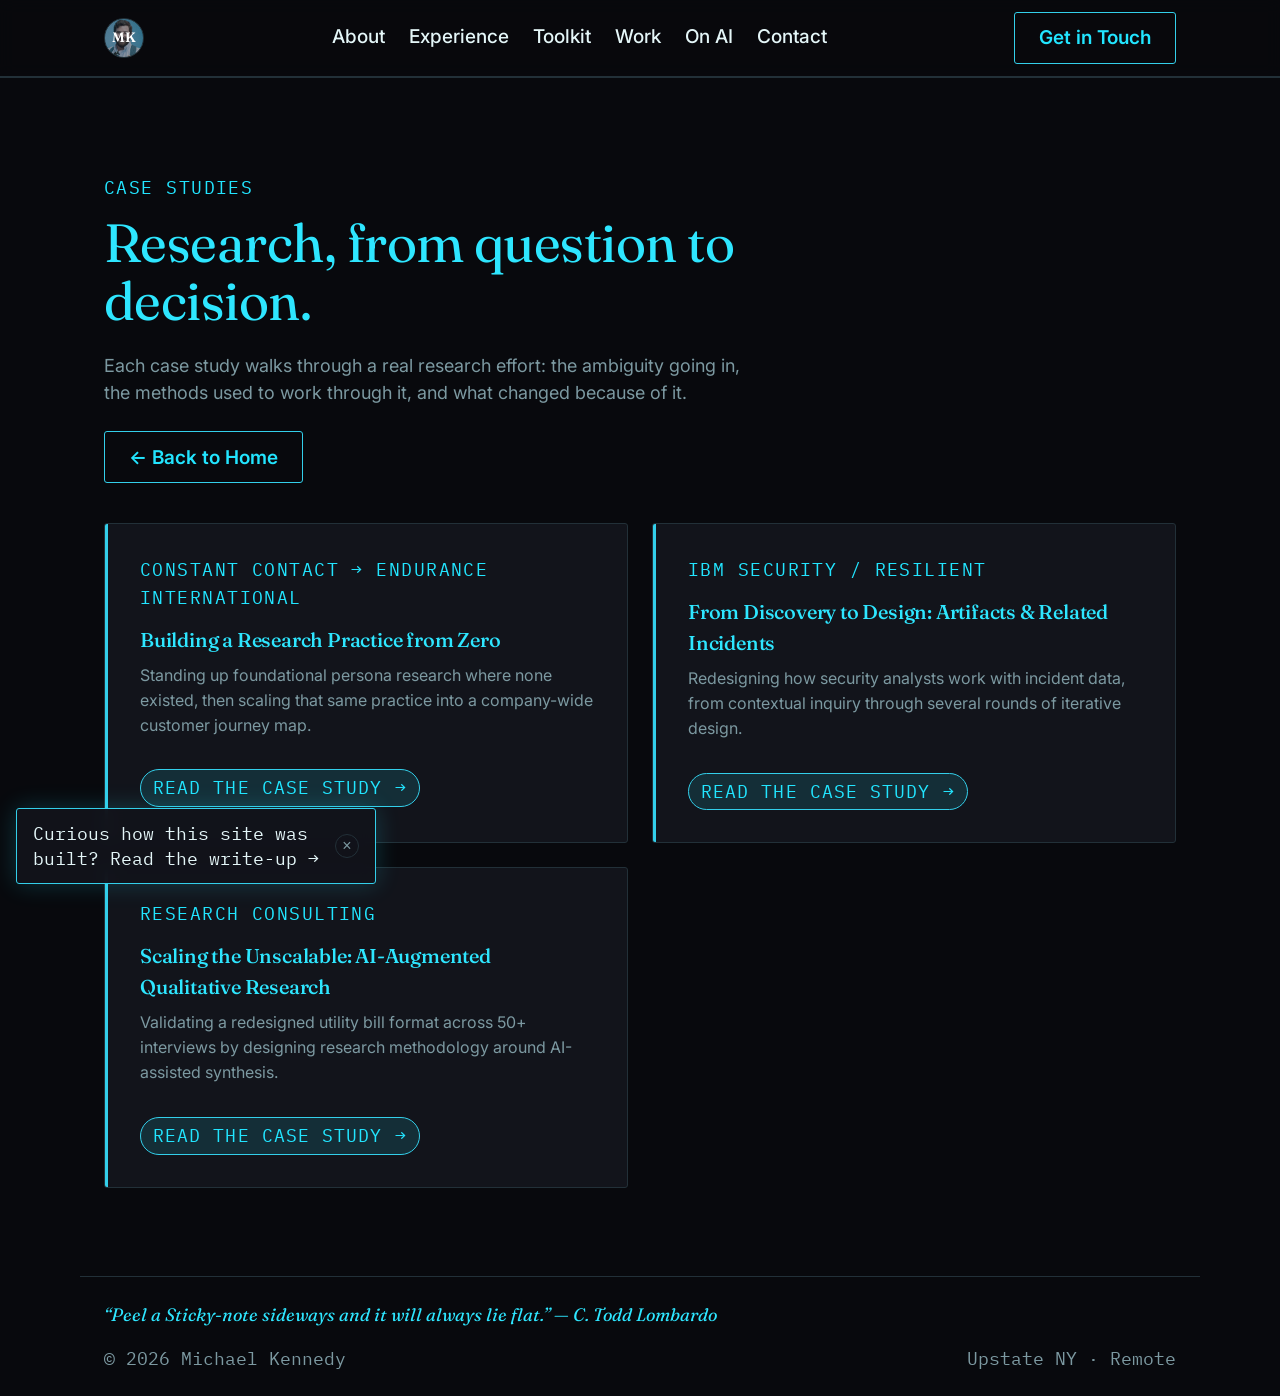
==== case-studies/index.html @ b81a0f62 "Add a personal stance-on-AI page, linked from the main nav New ai-stance.html: a ten-point, signed m" ====
<!DOCTYPE html>
<html lang="en">
<head>
<meta charset="UTF-8">
<meta name="viewport" content="width=device-width, initial-scale=1.0">
<title>Case Studies — Michael Kennedy</title>
<meta name="description" content="UX research case studies by Michael Kennedy (MK), UX Research Leader.">
<link rel="icon" type="image/png" href="../images/favicon.png">
<link rel="apple-touch-icon" href="../images/favicon.png">
<link rel="preconnect" href="https://fonts.googleapis.com">
<link rel="preconnect" href="https://fonts.gstatic.com" crossorigin>
<link href="https://fonts.googleapis.com/css2?family=Fraunces:opsz,wght@9..144,300;9..144,400;9..144,500;9..144,600&family=Inter:wght@400;500;600&family=IBM+Plex+Mono:wght@400;500&display=swap" rel="stylesheet">
<link rel="stylesheet" href="../styles.css">
</head>
<body>

<a class="skip-link" href="#main">Skip to content</a>

<header class="site-header">
  <div class="wrap header-inner">
    <a href="../" class="brand">MK</a>
    <nav class="site-nav" aria-label="Primary">
        <a href="../#about">About</a>
        <a href="../#log">Experience</a>
        <a href="../#toolkit">Toolkit</a>
        <a href="../#work">Work</a>
        <a href="../ai-stance.html">On AI</a>
        <a href="../#contact">Contact</a>
      </nav>
    <a class="btn btn-secondary btn-header" href="mailto:mikewkennedy@gmail.com">Get in Touch</a>
  </div>
</header>

<main id="main">

  <section class="section case-index-hero">
    <div class="wrap">
      <p class="eyebrow">Case studies</p>
      <h1 class="case-index-title">Research, from question to decision.</h1>
      <p class="hero-sub">Each case study walks through a real research effort: the ambiguity going in, the methods used to work through it, and what changed because of it.</p>
      <a class="btn btn-secondary btn-large" href="../">&larr; Back to Home</a>
    </div>
  </section>

  <section class="section case-index-grid-section">
    <div class="wrap">
      <div class="case-index-grid">

        <a class="case-card case-card-full" href="foundational-research.html">
          <div class="case-card-body">
            <p class="eyebrow">Constant Contact &rarr; Endurance International</p>
            <h3>Building a Research Practice from Zero</h3>
            <p>Standing up foundational persona research where none existed, then scaling that same practice into a company-wide customer journey map.</p>
            <span class="case-status case-status-progress">Read the case study &rarr;</span>
          </div>
        </a>

        <a class="case-card case-card-full" href="artifacts-related-incidents.html">
          <div class="case-card-body">
            <p class="eyebrow">IBM Security / Resilient</p>
            <h3>From Discovery to Design: Artifacts &amp; Related Incidents</h3>
            <p>Redesigning how security analysts work with incident data, from contextual inquiry through several rounds of iterative design.</p>
            <span class="case-status case-status-progress">Read the case study &rarr;</span>
          </div>
        </a>

        <a class="case-card case-card-full" href="ai-qualitative-research.html">
          <div class="case-card-body">
            <p class="eyebrow">Research Consulting</p>
            <h3>Scaling the Unscalable: AI-Augmented Qualitative Research</h3>
            <p>Validating a redesigned utility bill format across 50+ interviews by designing research methodology around AI-assisted synthesis.</p>
            <span class="case-status case-status-progress">Read the case study &rarr;</span>
          </div>
        </a>

      </div>
    </div>
  </section>

</main>

<footer class="site-footer">
  <div class="wrap footer-quote-wrap">
    <p class="footer-quote">&ldquo;Peel a Sticky-note sideways and it will always lie flat.&rdquo; &mdash; C. Todd Lombardo</p>
  </div>
  <div class="wrap footer-inner">
    <span>&copy; <span id="year"></span> Michael Kennedy</span>
    <span>Upstate NY &middot; Remote</span>
  </div>
</footer>

<script src="../script.js"></script>
</body>
</html>
---- styles.css ----
/* ============================================
   Tokens
   ============================================ */
:root {
  --navy: #0A2540;
  --navy-ink: #12233B;
  --teal: #33CFEA;
  --teal-deep: #22E5FF;
  --teal-tint: rgba(34, 229, 255, 0.12);
  --paper: #08090D;
  --paper-raised: #12141B;
  --line: #223038;
  --ink: #E4F6F8;
  --ink-soft: #7C99A1;
  --heading: #2EE6FF;
  --header-bg: rgba(8, 9, 13, 0.88);

  --font-display: 'Fraunces', Georgia, serif;
  --font-body: 'Inter', -apple-system, BlinkMacSystemFont, sans-serif;
  --font-mono: 'IBM Plex Mono', 'Courier New', monospace;

  --wrap: 1120px;
  --radius: 3px;
  --action-btn-size: 3.25rem; /* 52px — a normal, comfortable button height */

  /* Carbon Design System spacing scale (github.com/carbon-design-system) */
  --cds-spacing-01: 0.125rem; /* 2px */
  --cds-spacing-02: 0.25rem;  /* 4px */
  --cds-spacing-03: 0.5rem;   /* 8px */
  --cds-spacing-04: 0.75rem;  /* 12px */
  --cds-spacing-05: 1rem;     /* 16px */
  --cds-spacing-06: 1.5rem;   /* 24px */
  --cds-spacing-07: 2rem;     /* 32px */
  --cds-spacing-08: 2.5rem;   /* 40px */
  --cds-spacing-09: 3rem;     /* 48px */
  --cds-spacing-10: 4rem;     /* 64px */
  --cds-spacing-11: 5rem;     /* 80px */
  --cds-spacing-12: 6rem;     /* 96px */
  --cds-spacing-13: 10rem;    /* 160px */

  /* Carbon type scale, mapped onto this site's existing font families */
  --cds-caption-01: 1.125rem;
  --cds-body-compact-01: 1.1875rem;
  --cds-body-01: 1.1875rem;
  --cds-body-02: 1.125rem;
  --cds-heading-03: 1.25rem;

  /* Carbon motion */
  --cds-duration-fast-02: 110ms;
  --cds-easing-standard: cubic-bezier(0.2, 0, 0.38, 0.9);

  /* Carbon breakpoints: sm 320 / md 672 / lg 1056 / xlg 1312 / max 1584 */
}

/* This site has one theme only — the dark palette above, single cyan
   accent, IBM Plex Mono for labels. There is no light mode and no
   prefers-color-scheme switch. Deliberately calm: no gradient blobs,
   heading glow, scanline texture, or hover glitch — see the Effects
   block near the end of this file for the one signature touch kept. */

* { box-sizing: border-box; }
html { scroll-behavior: smooth; }

@media (prefers-reduced-motion: reduce) {
  html { scroll-behavior: auto; }
  * { animation-duration: 0.001ms !important; animation-iteration-count: 1 !important; transition-duration: 0.001ms !important; }
}

body {
  margin: 0;
  font-family: var(--font-body);
  color: var(--ink);
  background: var(--paper);
  line-height: 1.55;
  -webkit-font-smoothing: antialiased;
  color-scheme: dark;
}

h1, h2, h3 {
  font-family: var(--font-display);
  color: var(--heading);
  margin: 0 0 0.4em;
  font-weight: 500;
  letter-spacing: -0.01em;
}

h1 { font-size: clamp(2.2rem, 4.2vw, 3.6rem); line-height: 1.08; font-weight: 400; }
h2 { font-size: clamp(1.6rem, 2.6vw, 2.1rem); }
h3 { font-size: var(--cds-heading-03); }

p { margin: 0 0 1em; color: var(--ink-soft); }

a { color: var(--teal-deep); }

.wrap {
  max-width: var(--wrap);
  margin: 0 auto;
  padding: 0 var(--cds-spacing-06);
}

.skip-link {
  position: absolute;
  left: -999px;
  top: 0;
  background: var(--navy);
  color: #fff;
  padding: 10px 16px;
  z-index: 100;
}
.skip-link:focus {
  left: 16px;
  top: 16px;
}

:focus-visible {
  outline: 2px solid var(--teal);
  outline-offset: 3px;
}

/* ============================================
   Header
   ============================================ */
.site-header {
  position: sticky;
  top: 0;
  z-index: 20;
  background: var(--header-bg);
  backdrop-filter: blur(8px);
  border-bottom: 1px solid var(--line);
}

.header-inner {
  display: flex;
  align-items: center;
  gap: var(--cds-spacing-06);
  padding-top: var(--cds-spacing-04);
  padding-bottom: var(--cds-spacing-04);
}

.brand {
  flex-shrink: 0;
  width: 40px;
  height: 40px;
  font-family: var(--font-display);
  font-weight: 600;
  font-size: 0.85rem;
  color: #fff;
  text-decoration: none;
  display: flex;
  align-items: center;
  justify-content: center;
  border-radius: 50%;
  background-image: linear-gradient(rgba(10, 37, 64, 0.45), rgba(10, 37, 64, 0.45)), url('images/favicon.png');
  background-size: cover;
  background-position: center;
  border: 1px solid var(--line);
}

.site-nav {
  display: flex;
  gap: var(--cds-spacing-06);
  flex: 1;
  justify-content: center;
}

.site-nav a {
  text-decoration: none;
  color: var(--ink);
  font-size: var(--cds-body-compact-01);
  font-weight: 500;
  position: relative;
  padding-bottom: var(--cds-spacing-01);
  transition: color var(--cds-duration-fast-02) var(--cds-easing-standard);
}

.site-nav a:hover {
  color: var(--teal-deep);
}

/* ============================================
   Buttons
   ============================================ */
.btn {
  display: inline-flex;
  align-items: center;
  justify-content: center;
  padding: var(--cds-spacing-04) var(--cds-spacing-06);
  border-radius: var(--radius);
  font-weight: 600;
  font-size: var(--cds-body-compact-01);
  text-decoration: none;
  border: 1px solid transparent;
  cursor: pointer;
  white-space: nowrap;
  transition: background-color var(--cds-duration-fast-02) var(--cds-easing-standard),
              color var(--cds-duration-fast-02) var(--cds-easing-standard),
              border-color var(--cds-duration-fast-02) var(--cds-easing-standard);
}

.btn-primary {
  background: var(--teal-deep);
  color: var(--paper);
}
.btn-primary:hover {
  background: var(--teal);
}
.btn-secondary {
  background: transparent;
  color: var(--teal-deep);
  border-color: var(--teal);
}
.btn-secondary:hover {
  background: var(--teal-deep);
  color: var(--paper);
  border-color: var(--teal-deep);
}

/* Comfortable, normally-sized action buttons (header CTA + hero/contact
   button pairs) — a single shared height so a pair reads as one group. */
.btn-header,
.btn-large {
  height: var(--action-btn-size);
  padding: 0 var(--cds-spacing-06);
  flex-shrink: 0;
}

/* ============================================
   Hero
   ============================================ */
.hero {
  padding: var(--cds-spacing-12) 0 var(--cds-spacing-10);
}

.hero-inner {
  display: grid;
  grid-template-columns: 1.1fr 0.9fr;
  gap: var(--cds-spacing-09);
  align-items: center;
}

.eyebrow {
  font-family: var(--font-mono);
  text-transform: uppercase;
  letter-spacing: 0.08em;
  font-size: var(--cds-caption-01);
  color: var(--teal-deep);
  margin-bottom: var(--cds-spacing-04);
}

.hero-sub {
  font-size: var(--cds-body-02);
  max-width: 46ch;
}

.hero-actions {
  display: flex;
  gap: var(--cds-spacing-03);
  margin: var(--cds-spacing-06) 0 var(--cds-spacing-05);
  flex-wrap: wrap;
}

.hero-meta {
  font-family: var(--font-mono);
  font-size: var(--cds-caption-01);
  color: var(--ink-soft);
}

.hero-signal { display: flex; justify-content: center; }

.hero-photos {
  position: relative;
  width: 100%;
  max-width: 420px;
  aspect-ratio: 1 / 1.05;
}

.hero-photo-main {
  position: absolute;
  top: 0;
  right: 0;
  width: 78%;
  height: 88%;
  object-fit: cover;
  border-radius: var(--radius);
  opacity: 0;
  animation: photo-in 0.5s ease-out 0.1s forwards;
}

.hero-photo-accent {
  position: absolute;
  bottom: 0;
  left: 0;
  width: 52%;
  height: 42%;
  object-fit: cover;
  border-radius: var(--radius);
  z-index: 2;
  opacity: 0;
  animation: photo-in 0.5s ease-out 0.4s forwards;
}

@keyframes photo-in { from { opacity: 0; transform: translateY(8px); } to { opacity: 1; transform: translateY(0); } }

/* ============================================
   Section rhythm
   ============================================ */
.section {
  padding: var(--cds-spacing-10) 0;
  border-top: 1px solid var(--line);
}

.experience {
  background: var(--paper-raised);
}

.section-sub {
  color: var(--ink-soft);
  margin-top: -6px;
}

/* ============================================
   About
   ============================================ */
.about-inner {
  display: grid;
  grid-template-columns: 220px 1fr;
  gap: var(--cds-spacing-09);
  align-items: start;
}

.about-portrait {
  width: 100%;
  aspect-ratio: 4 / 5;
  background: linear-gradient(160deg, var(--navy) 0%, var(--teal-deep) 100%);
  border-radius: var(--radius);
  overflow: hidden;
}

.about-portrait-img {
  width: 100%;
  height: 100%;
  object-fit: cover;
  border-radius: var(--radius);
  display: block;
}

.credentials {
  list-style: none;
  padding: 0;
  margin: var(--cds-spacing-05) 0 0;
  display: grid;
  gap: var(--cds-spacing-03);
  font-family: var(--font-mono);
  font-size: var(--cds-body-compact-01);
  color: var(--heading);
}

.credentials li {
  padding-left: 18px;
  position: relative;
}
.credentials li::before {
  content: '';
  position: absolute;
  left: 0;
  top: 8px;
  width: 8px;
  height: 1.5px;
  background: var(--teal);
}

/* ============================================
   Experience log
   ============================================ */
.log {
  list-style: none;
  margin: var(--cds-spacing-07) 0 0;
  padding: 0;
  border-top: 1px solid var(--line);
}

.log-entry {
  display: grid;
  grid-template-columns: 220px 1fr;
  gap: var(--cds-spacing-07);
  padding: var(--cds-spacing-06) var(--cds-spacing-04);
  margin: 0 calc(-1 * var(--cds-spacing-04));
  border-bottom: 1px solid var(--line);
}

.log-when {
  display: flex;
  flex-direction: column;
  padding-top: var(--cds-spacing-01);
}
.log-company {
  font-family: 'IBM Plex Mono', monospace;
  font-weight: 500;
  font-size: 1.125rem;
  color: var(--teal-deep);
  letter-spacing: 0.03em;
  text-transform: uppercase;
}
.log-date {
  font-family: 'IBM Plex Mono', monospace;
  font-weight: 400;
  font-size: var(--cds-caption-01);
  color: var(--ink-soft);
  letter-spacing: 0.02em;
  margin-top: 3px;
}

.log-logo {
  display: block;
  height: 32px;
  width: auto;
  max-width: 140px;
  object-fit: contain;
  object-position: left center;
  margin-bottom: var(--cds-spacing-03);
}

.log-what h3 { margin-bottom: var(--cds-spacing-03); }
.log-what p { margin-bottom: 0; }

.log-note {
  margin-top: var(--cds-spacing-06);
  font-size: var(--cds-body-compact-01);
}

/* ============================================
   Toolkit
   ============================================ */
.toolkit-grid {
  display: grid;
  grid-template-columns: repeat(3, 1fr);
  gap: var(--cds-spacing-07);
  margin-top: var(--cds-spacing-06);
}

.tag-list {
  list-style: none;
  padding: 0;
  margin: 0;
  display: flex;
  flex-wrap: wrap;
  gap: var(--cds-spacing-03);
}

.tag-list li {
  background: var(--teal-tint);
  color: var(--teal-deep);
  border: 1px solid var(--teal);
  font-family: var(--font-mono);
  font-size: var(--cds-caption-01);
  padding: var(--cds-spacing-03) var(--cds-spacing-04);
  border-radius: 999px;
}

.tool-chip {
  display: flex;
  align-items: center;
  gap: var(--cds-spacing-03);
  padding: var(--cds-spacing-03) var(--cds-spacing-04) var(--cds-spacing-03) var(--cds-spacing-03);
}

.tool-logo {
  width: 20px;
  height: 20px;
  object-fit: contain;
  border-radius: 4px;
  flex-shrink: 0;
}

/* ============================================
   Work
   ============================================ */
.case-card {
  margin-top: 24px;
  background: var(--paper-raised);
  border: 1px solid var(--line);
  border-radius: var(--radius);
  overflow: hidden;
}

a.case-card {
  display: block;
  text-decoration: none;
  color: inherit;
  transition: border-color var(--cds-duration-fast-02) var(--cds-easing-standard);
}
a.case-card:hover { border-color: var(--teal); }

.case-card-body {
  padding: var(--cds-spacing-07);
  border-left: 3px solid var(--teal);
}

.case-card-body p:last-child { margin-bottom: 0; }

/* ============================================
   Contact
   ============================================ */
.contact {
  background: var(--navy);
  color: #fff;
}
.contact h2 { color: #fff; }
.contact p { color: #C9D6E3; }

.contact-links {
  display: flex;
  gap: var(--cds-spacing-03);
  margin-top: var(--cds-spacing-05);
  flex-wrap: wrap;
}

.toolkit-grid-4 {
  grid-template-columns: repeat(4, 1fr);
}

.link-cta {
  display: inline-block;
  margin-top: var(--cds-spacing-05);
  font-family: var(--font-mono);
  font-size: var(--cds-caption-01);
  letter-spacing: 0.04em;
  text-transform: uppercase;
  color: var(--teal-deep);
  text-decoration: none;
  border-bottom: 1px solid var(--teal);
  padding-bottom: var(--cds-spacing-01);
  transition: color var(--cds-duration-fast-02) var(--cds-easing-standard),
              border-color var(--cds-duration-fast-02) var(--cds-easing-standard);
}
.link-cta:hover { color: var(--heading); border-color: var(--heading); }

/* ============================================
   Testimonials
   ============================================ */
.testimonials-grid {
  display: grid;
  grid-template-columns: repeat(3, 1fr);
  gap: var(--cds-spacing-06);
  margin-top: var(--cds-spacing-06);
}

.testimonial-card {
  background: var(--paper-raised);
  border: 1px solid var(--line);
  border-radius: var(--radius);
  padding: var(--cds-spacing-06);
}

.testimonial-card blockquote {
  margin: 0 0 var(--cds-spacing-05);
  font-family: var(--font-display);
  font-size: var(--cds-body-02);
  color: var(--heading);
  line-height: 1.4;
}

.testimonial-author {
  font-family: var(--font-mono);
  font-size: var(--cds-caption-01);
  color: var(--ink-soft);
  line-height: 1.5;
  margin: 0;
}

.section-note {
  margin-top: var(--cds-spacing-05);
  font-size: var(--cds-caption-01);
  color: var(--ink-soft);
  font-style: italic;
}

/* ============================================
   Footer quote
   ============================================ */
.footer-quote-wrap {
  padding-top: var(--cds-spacing-06);
  border-top: 1px solid var(--line);
}

.footer-quote {
  font-family: var(--font-display);
  font-style: italic;
  font-size: var(--cds-body-02);
  color: var(--heading);
  margin: 0 0 var(--cds-spacing-05);
}

.contact-phone {
  font-family: var(--font-mono);
  font-size: var(--cds-body-compact-01);
  color: #C9D6E3;
  margin-top: var(--cds-spacing-04);
}
.site-footer {
  padding: var(--cds-spacing-06) 0;
  font-family: var(--font-mono);
  font-size: var(--cds-caption-01);
  color: var(--ink-soft);
}

.footer-inner {
  display: flex;
  justify-content: space-between;
  flex-wrap: wrap;
  gap: var(--cds-spacing-03);
}

/* ============================================
   Case studies index page
   ============================================ */
.case-index-hero {
  padding-top: var(--cds-spacing-12);
  padding-bottom: var(--cds-spacing-08);
}
.case-index-title {
  max-width: 20ch;
}
.case-index-hero .hero-sub {
  max-width: 60ch;
  margin-bottom: var(--cds-spacing-06);
}

.case-index-grid-section {
  padding-top: 0;
  border-top: none;
}

.case-index-grid {
  display: grid;
  grid-template-columns: repeat(2, 1fr);
  gap: var(--cds-spacing-06);
}

.case-card-full {
  margin-top: 0;
}

.case-card-placeholder {
  border-style: dashed;
  background: transparent;
}

.case-status {
  display: inline-block;
  margin-top: var(--cds-spacing-05);
  font-family: var(--font-mono);
  font-size: var(--cds-caption-01);
  text-transform: uppercase;
  letter-spacing: 0.06em;
  padding: var(--cds-spacing-02) var(--cds-spacing-04);
  border-radius: 999px;
}
.case-status-progress {
  background: var(--teal-tint);
  color: var(--teal-deep);
  border: 1px solid var(--teal);
}
.case-status-soon {
  background: transparent;
  color: var(--ink-soft);
  border: 1px solid var(--line);
}

@media (max-width: 672px) {
  .case-index-grid { grid-template-columns: 1fr; }
}

/* ============================================
   Case study detail pages
   ============================================ */
.cs-hero {
  padding-top: var(--cds-spacing-11);
  padding-bottom: var(--cds-spacing-08);
}
.cs-tag {
  font-family: var(--font-mono);
  text-transform: uppercase;
  letter-spacing: 0.06em;
  font-size: var(--cds-caption-01);
  color: var(--teal-deep);
  margin-bottom: var(--cds-spacing-04);
}
.cs-title { max-width: 24ch; }
.cs-subtitle {
  font-size: var(--cds-body-02);
  color: var(--ink-soft);
  max-width: 62ch;
  margin-top: var(--cds-spacing-04);
}
.cs-back { margin-top: var(--cds-spacing-06); }

.cs-section {
  padding: var(--cds-spacing-09) 0;
  border-top: 1px solid var(--line);
}
.cs-section:first-of-type { border-top: none; padding-top: 0; }
.cs-section h2 { margin-bottom: var(--cds-spacing-05); }
.cs-section h3 {
  color: var(--heading);
  margin-top: var(--cds-spacing-06);
  margin-bottom: var(--cds-spacing-03);
}
.cs-section p,
.cs-section li { max-width: 70ch; }

.cs-act-header {
  font-family: var(--font-mono);
  text-transform: uppercase;
  letter-spacing: 0.08em;
  color: var(--teal-deep);
  font-size: var(--cds-body-compact-01);
  margin: 0 0 var(--cds-spacing-02);
}

.cs-process-list {
  margin: var(--cds-spacing-04) 0;
  padding-left: 1.2em;
  display: grid;
  gap: var(--cds-spacing-03);
  max-width: 70ch;
}

.cs-figure { margin: var(--cds-spacing-07) 0; text-align: center; }
.cs-figure-frame {
  position: relative;
  display: inline-block;
  max-width: 100%;
}
.cs-figure-frame img {
  max-height: 650px;
  width: auto;
  max-width: 100%;
  margin: 0;
  border-radius: var(--radius);
  border: 1px solid var(--line);
  display: block;
  filter: blur(3px) saturate(0.6) brightness(0.75);
}
.cs-figure-hero .cs-figure-frame img { max-height: 900px; }
.cs-figure-small .cs-figure-frame img { max-height: 180px; }
.cs-figure-small .cs-figure-frame::before {
  font-size: 0.625rem;
  padding: var(--cds-spacing-02) var(--cds-spacing-03);
  white-space: normal;
  text-align: center;
  line-height: 1.3;
}
.cs-figure figcaption {
  margin-top: var(--cds-spacing-03);
  font-family: var(--font-mono);
  font-size: var(--cds-caption-01);
  color: var(--ink-soft);
  text-align: center;
}
.cs-figure-row {
  display: grid;
  grid-template-columns: 1fr 1fr;
  gap: var(--cds-spacing-06);
}

/* Obscured treatment: case study visuals are blurred and labeled, real
   detail is discussed in conversation rather than published at full clarity.
   The badge centers on the image frame only (not the caption below it), so
   it needs its own positioning box distinct from .cs-figure/.cs-carousel-slide. */
.cs-figure-frame::before,
.cs-carousel-frame::before {
  content: 'Full detail shown in conversation';
  position: absolute;
  top: 50%;
  left: 50%;
  transform: translate(-50%, -50%);
  font-family: var(--font-mono);
  font-size: var(--cds-caption-01);
  text-transform: uppercase;
  letter-spacing: 0.06em;
  color: var(--ink);
  background: rgba(8, 9, 13, 0.75);
  border: 1px solid var(--teal);
  padding: var(--cds-spacing-03) var(--cds-spacing-05);
  border-radius: 999px;
  white-space: normal;
  text-align: center;
  line-height: 1.3;
  width: max-content;
  max-width: 85%;
  pointer-events: none;
  z-index: 2;
}
/* Recreated concept graphics (no real client data) skip the obscured
   treatment entirely — full clarity is the point of these. */
.cs-figure-clean img { filter: none; border: none; }
.cs-figure-clean::before { display: none; }

/* ============================================
   Case study image carousel
   ============================================ */
.cs-carousel {
  position: relative;
  margin: var(--cds-spacing-07) 0;
}
.cs-carousel-viewport {
  position: relative;
  overflow: hidden;
  border-radius: var(--radius);
}
.cs-carousel-track {
  display: flex;
  transition: transform var(--cds-duration-fast-02) var(--cds-easing-standard);
}
.cs-carousel-slide {
  flex: 0 0 100%;
  max-width: 100%;
  box-sizing: border-box;
  margin: 0;
  padding: var(--cds-spacing-06) 0;
  text-align: center;
}
.cs-carousel-frame {
  position: relative;
  display: inline-block;
  max-width: 100%;
}
.cs-carousel-frame img {
  max-height: 650px;
  width: auto;
  max-width: 100%;
  margin: 0;
  display: block;
  border-radius: var(--radius);
  border: 1px solid var(--line);
  filter: blur(3px) saturate(0.6) brightness(0.75);
}
.cs-carousel-caption {
  margin: var(--cds-spacing-04) 0 0;
  font-family: var(--font-mono);
  font-size: var(--cds-caption-01);
  color: var(--ink-soft);
  text-align: center;
}
.cs-carousel-btn {
  position: absolute;
  top: 50%;
  transform: translateY(-50%);
  z-index: 3;
  width: 44px;
  height: 44px;
  border-radius: 50%;
  border: 1px solid var(--teal);
  background: rgba(8, 9, 13, 0.75);
  color: var(--ink);
  font-family: var(--font-mono);
  font-size: 1.25rem;
  cursor: pointer;
  display: flex;
  align-items: center;
  justify-content: center;
  transition: background-color var(--cds-duration-fast-02) var(--cds-easing-standard);
}
.cs-carousel-btn:hover { background: var(--teal-deep); color: var(--paper); }
.cs-carousel-prev { left: var(--cds-spacing-04); }
.cs-carousel-next { right: var(--cds-spacing-04); }
.cs-carousel-dots {
  display: flex;
  justify-content: center;
  align-items: center;
  gap: var(--cds-spacing-03);
  margin-top: var(--cds-spacing-04);
}
.cs-carousel-dot {
  width: 8px;
  height: 8px;
  padding: 0;
  border-radius: 50%;
  border: 1px solid var(--teal);
  background: transparent;
  cursor: pointer;
}
.cs-carousel-dot.is-active { background: var(--teal-deep); }
.cs-carousel-counter {
  font-family: var(--font-mono);
  font-size: var(--cds-caption-01);
  color: var(--ink-soft);
  text-align: center;
  margin-top: var(--cds-spacing-02);
}

@media (max-width: 672px) {
  .cs-carousel-btn { width: 36px; height: 36px; font-size: 1rem; }
  .cs-figure-frame::before,
  .cs-carousel-frame::before {
    font-size: 0.625rem;
    padding: var(--cds-spacing-02) var(--cds-spacing-03);
    white-space: normal;
    text-align: center;
    line-height: 1.3;
  }
}

.cs-decisions {
  display: grid;
  gap: var(--cds-spacing-05);
  margin-top: var(--cds-spacing-05);
}
.cs-decision {
  background: var(--paper-raised);
  border: 1px solid var(--line);
  border-left: 3px solid var(--teal);
  border-radius: var(--radius);
  padding: var(--cds-spacing-06);
}
.cs-decision h4 {
  margin: 0 0 var(--cds-spacing-02);
  color: var(--heading);
  font-size: var(--cds-body-02);
}
.cs-decision p { margin: 0; max-width: none; }

.cs-reflection {
  font-family: var(--font-display);
  font-style: italic;
  font-size: var(--cds-heading-03);
  color: var(--heading);
  border-left: 3px solid var(--teal);
  padding-left: var(--cds-spacing-06);
  margin-top: var(--cds-spacing-04);
  max-width: 60ch;
}

.cs-signature {
  font-family: var(--font-mono);
  color: var(--ink-soft);
  margin-top: var(--cds-spacing-04);
  margin-bottom: var(--cds-spacing-07);
}

.cs-nav-footer {
  display: flex;
  justify-content: space-between;
  flex-wrap: wrap;
  gap: var(--cds-spacing-04);
}

@media (max-width: 672px) {
  .cs-figure-row { grid-template-columns: 1fr; }
}

/* ============================================
   Responsive (Carbon breakpoints: md 672 / lg 1056)
   ============================================ */
@media (max-width: 1056px) {
  .toolkit-grid-4 { grid-template-columns: repeat(2, 1fr); }
  .testimonials-grid { grid-template-columns: 1fr; }
}

@media (max-width: 672px) {
  .hero-inner { grid-template-columns: 1fr; }
  .hero-signal { order: -1; width: 100%; max-width: 320px; margin: 0 auto 24px; }
  .about-inner { grid-template-columns: 1fr; }
  .about-portrait { max-width: 160px; }
  .log-entry { grid-template-columns: 1fr; gap: 6px; }
  .toolkit-grid { grid-template-columns: 1fr; }
  .toolkit-grid-4 { grid-template-columns: 1fr; }
  .testimonials-grid { grid-template-columns: 1fr; }
  .site-nav { display: none; }
}

/* ============================================
   Effects
   One restrained signature touch: a slow scan sweep across the hero
   photos. Everything louder (heading glow, gradient blobs, scanline
   texture, hover glitch) was tried and removed in favor of a calmer,
   simpler surface — flat color, clean type, one accent.
   ============================================ */
.hero-photo-main,
.hero-photo-accent {
  border: 2px solid var(--teal);
}

/* Slow CRT-style scan sweep across the hero photos — the one effect kept */
.hero-photos::after {
  content: '';
  position: absolute;
  left: 0;
  right: 0;
  height: 40%;
  background: linear-gradient(to bottom, transparent, rgba(34, 229, 255, 0.08), transparent);
  animation: scan-sweep 6s linear infinite;
  pointer-events: none;
}
@keyframes scan-sweep {
  0% { top: -40%; }
  100% { top: 100%; }
}

/* ============================================
   Site banner (points to the "how this site was made" write-up)
   ============================================ */
.site-banner {
  position: fixed;
  left: var(--cds-spacing-05);
  bottom: var(--cds-spacing-05);
  z-index: 30;
  display: flex;
  align-items: center;
  gap: var(--cds-spacing-04);
  max-width: 360px;
  background: rgba(18, 20, 27, 0.95);
  backdrop-filter: blur(8px);
  border: 1px solid var(--teal);
  border-radius: var(--radius);
  box-shadow: 0 0 24px rgba(34, 229, 255, 0.2);
  padding: var(--cds-spacing-04) var(--cds-spacing-05);
}
.site-banner-link {
  font-family: var(--font-mono);
  font-size: var(--cds-caption-01);
  color: var(--ink);
  text-decoration: none;
  line-height: 1.4;
}
.site-banner-link:hover { color: var(--teal-deep); }
.site-banner-close {
  flex-shrink: 0;
  width: 24px;
  height: 24px;
  border-radius: 50%;
  border: 1px solid var(--line);
  background: transparent;
  color: var(--ink-soft);
  font-size: 1rem;
  line-height: 1;
  cursor: pointer;
  display: flex;
  align-items: center;
  justify-content: center;
}
.site-banner-close:hover { color: var(--ink); border-color: var(--teal); }

@media (max-width: 672px) {
  .site-banner {
    left: var(--cds-spacing-04);
    right: var(--cds-spacing-04);
    max-width: none;
  }
}
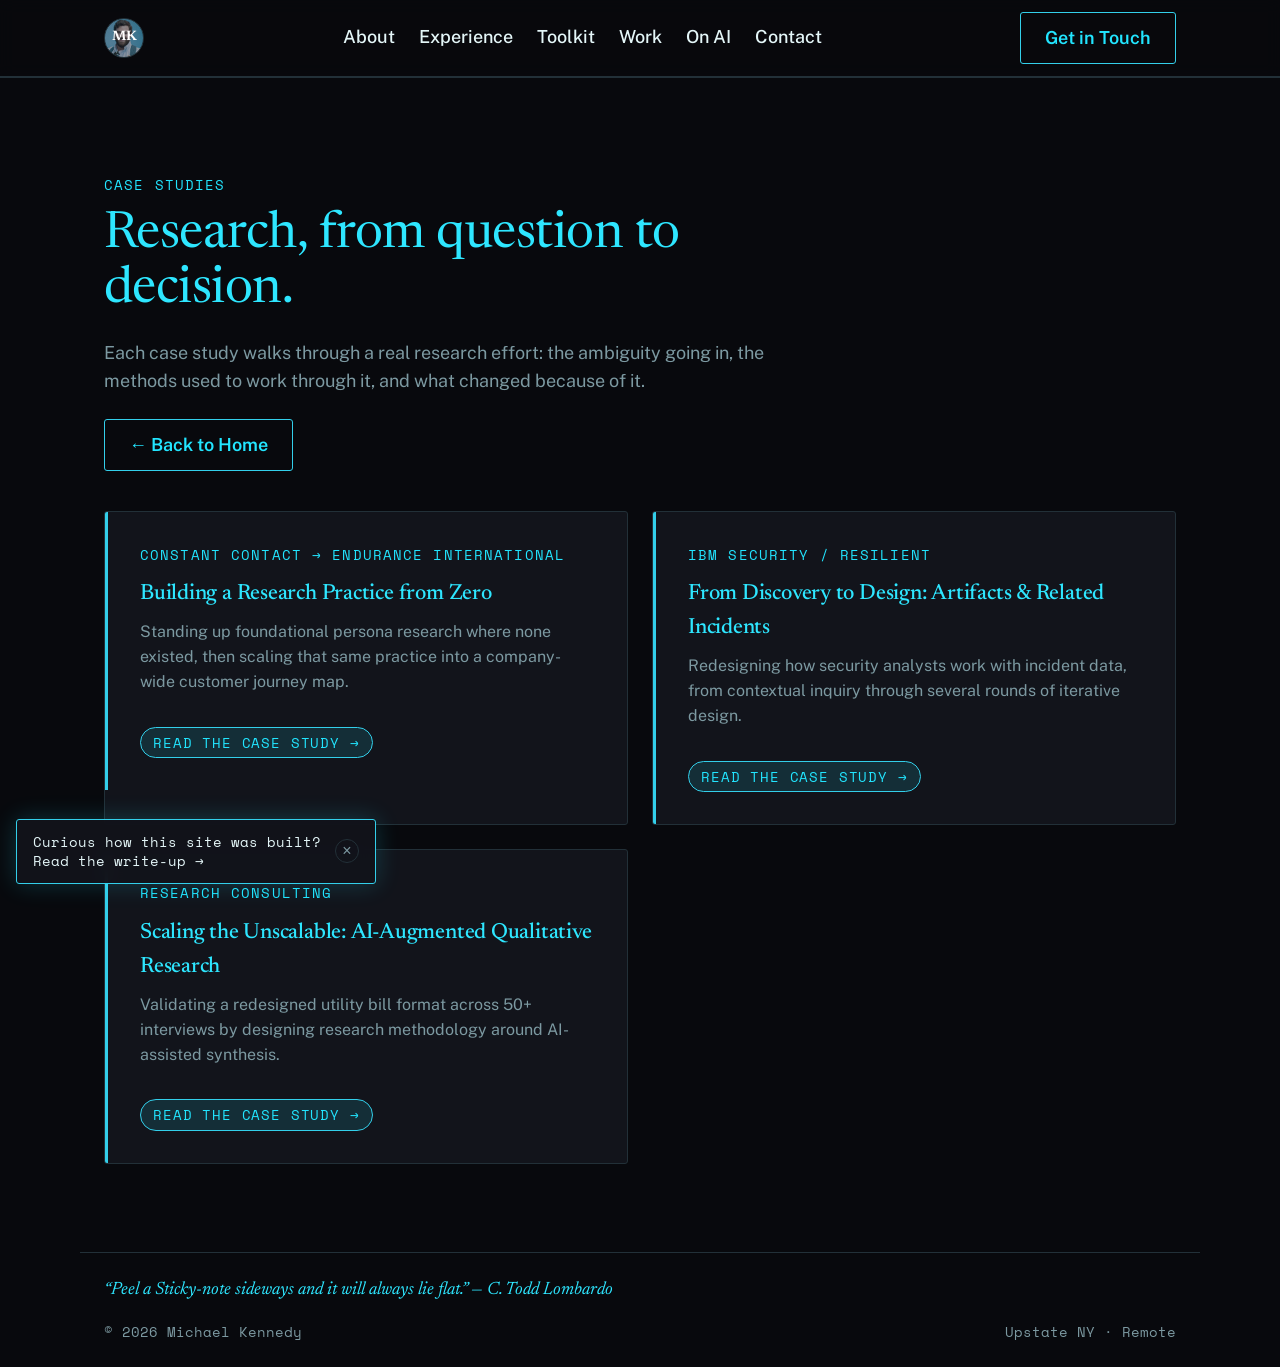
==== commit 09278efd: "Overhaul typography: new typeface pairing and a cleaner size hierarchy Swaps Fraunces/Inter/IBM Plex" ====
--- a/case-studies/index.html
+++ b/case-studies/index.html
@@ -9,7 +9,7 @@
 <link rel="apple-touch-icon" href="../images/favicon.png">
 <link rel="preconnect" href="https://fonts.googleapis.com">
 <link rel="preconnect" href="https://fonts.gstatic.com" crossorigin>
-<link href="https://fonts.googleapis.com/css2?family=Fraunces:opsz,wght@9..144,300;9..144,400;9..144,500;9..144,600&family=Inter:wght@400;500;600&family=IBM+Plex+Mono:wght@400;500&display=swap" rel="stylesheet">
+<link href="https://fonts.googleapis.com/css2?family=Newsreader:ital,opsz,wght@0,6..72,400;0,6..72,500;0,6..72,600;1,6..72,400&family=Public+Sans:wght@400;500;600&family=Space+Mono:wght@400;700&display=swap" rel="stylesheet">
 <link rel="stylesheet" href="../styles.css">
 </head>
 <body>
@@ -90,5 +90,6 @@
 </footer>
 
 <script src="../script.js"></script>
+<script defer src="/_vercel/insights/script.js"></script>
 </body>
 </html>
--- a/styles.css
+++ b/styles.css
@@ -15,9 +15,9 @@
   --heading: #2EE6FF;
   --header-bg: rgba(8, 9, 13, 0.88);
 
-  --font-display: 'Fraunces', Georgia, serif;
-  --font-body: 'Inter', -apple-system, BlinkMacSystemFont, sans-serif;
-  --font-mono: 'IBM Plex Mono', 'Courier New', monospace;
+  --font-display: 'Newsreader', Georgia, serif;
+  --font-body: 'Public Sans', -apple-system, BlinkMacSystemFont, sans-serif;
+  --font-mono: 'Space Mono', 'Courier New', monospace;
 
   --wrap: 1120px;
   --radius: 3px;
@@ -38,12 +38,16 @@
   --cds-spacing-12: 6rem;     /* 96px */
   --cds-spacing-13: 10rem;    /* 160px */
 
-  /* Carbon type scale, mapped onto this site's existing font families */
-  --cds-caption-01: 1.125rem;
-  --cds-body-compact-01: 1.1875rem;
-  --cds-body-01: 1.1875rem;
+  /* Carbon type scale, mapped onto this site's existing font families.
+     A deliberately stepped hierarchy: each level below is a clear,
+     consistent size down from the one above it, instead of the
+     previous scale where captions, body text, and h3 had all drifted
+     to within 0.125rem of each other. */
+  --cds-caption-01: 0.875rem;
+  --cds-body-compact-01: 1.125rem;
+  --cds-body-01: 1.125rem;
   --cds-body-02: 1.125rem;
-  --cds-heading-03: 1.25rem;
+  --cds-heading-03: 1.375rem;
 
   /* Carbon motion */
   --cds-duration-fast-02: 110ms;
@@ -53,10 +57,10 @@
 }
 
 /* This site has one theme only — the dark palette above, single cyan
-   accent, IBM Plex Mono for labels. There is no light mode and no
+   accent, Space Mono for labels. There is no light mode and no
    prefers-color-scheme switch. Deliberately calm: no gradient blobs,
-   heading glow, scanline texture, or hover glitch — see the Effects
-   block near the end of this file for the one signature touch kept. */
+   heading glow, scanline texture, hover glitch, or animation of any
+   kind — see the Effects block near the end of this file. */
 
 * { box-sizing: border-box; }
 html { scroll-behavior: smooth; }
@@ -84,8 +88,8 @@
   letter-spacing: -0.01em;
 }
 
-h1 { font-size: clamp(2.2rem, 4.2vw, 3.6rem); line-height: 1.08; font-weight: 400; }
-h2 { font-size: clamp(1.6rem, 2.6vw, 2.1rem); }
+h1 { font-size: clamp(2.25rem, 4vw, 3.75rem); line-height: 1.08; font-weight: 400; }
+h2 { font-size: clamp(1.75rem, 2.4vw, 2.25rem); }
 h3 { font-size: var(--cds-heading-03); }
 
 p { margin: 0 0 1em; color: var(--ink-soft); }
@@ -282,8 +286,6 @@
   height: 88%;
   object-fit: cover;
   border-radius: var(--radius);
-  opacity: 0;
-  animation: photo-in 0.5s ease-out 0.1s forwards;
 }
 
 .hero-photo-accent {
@@ -295,11 +297,21 @@
   object-fit: cover;
   border-radius: var(--radius);
   z-index: 2;
-  opacity: 0;
-  animation: photo-in 0.5s ease-out 0.4s forwards;
-}
-
-@keyframes photo-in { from { opacity: 0; transform: translateY(8px); } to { opacity: 1; transform: translateY(0); } }
+}
+
+.hero-photo-blob {
+  border-radius: 62% 38% 35% 65% / 58% 32% 68% 42%;
+}
+
+.hero-photo-spiky {
+  border-radius: 0;
+  border: none;
+  clip-path: polygon(
+    18% 0%, 55% 8%, 82% 0%, 100% 22%, 92% 50%, 100% 75%,
+    78% 100%, 45% 88%, 15% 100%, 0% 68%, 8% 40%, 0% 12%
+  );
+  filter: drop-shadow(0 0 0 var(--teal)) drop-shadow(0 0 1.5px var(--teal));
+}
 
 /* ============================================
    Section rhythm
@@ -394,15 +406,15 @@
   padding-top: var(--cds-spacing-01);
 }
 .log-company {
-  font-family: 'IBM Plex Mono', monospace;
-  font-weight: 500;
-  font-size: 1.125rem;
+  font-family: var(--font-mono);
+  font-weight: 700;
+  font-size: 1rem;
   color: var(--teal-deep);
   letter-spacing: 0.03em;
   text-transform: uppercase;
 }
 .log-date {
-  font-family: 'IBM Plex Mono', monospace;
+  font-family: var(--font-mono);
   font-weight: 400;
   font-size: var(--cds-caption-01);
   color: var(--ink-soft);
@@ -972,30 +984,13 @@
 
 /* ============================================
    Effects
-   One restrained signature touch: a slow scan sweep across the hero
-   photos. Everything louder (heading glow, gradient blobs, scanline
-   texture, hover glitch) was tried and removed in favor of a calmer,
-   simpler surface — flat color, clean type, one accent.
+   No animated effects: heading glow, gradient blobs, scanline texture,
+   hover glitch, and the hero photo scan sweep were all tried and
+   removed in favor of a calmer, fully static surface.
    ============================================ */
 .hero-photo-main,
 .hero-photo-accent {
   border: 2px solid var(--teal);
-}
-
-/* Slow CRT-style scan sweep across the hero photos — the one effect kept */
-.hero-photos::after {
-  content: '';
-  position: absolute;
-  left: 0;
-  right: 0;
-  height: 40%;
-  background: linear-gradient(to bottom, transparent, rgba(34, 229, 255, 0.08), transparent);
-  animation: scan-sweep 6s linear infinite;
-  pointer-events: none;
-}
-@keyframes scan-sweep {
-  0% { top: -40%; }
-  100% { top: 100%; }
 }
 
 /* ============================================
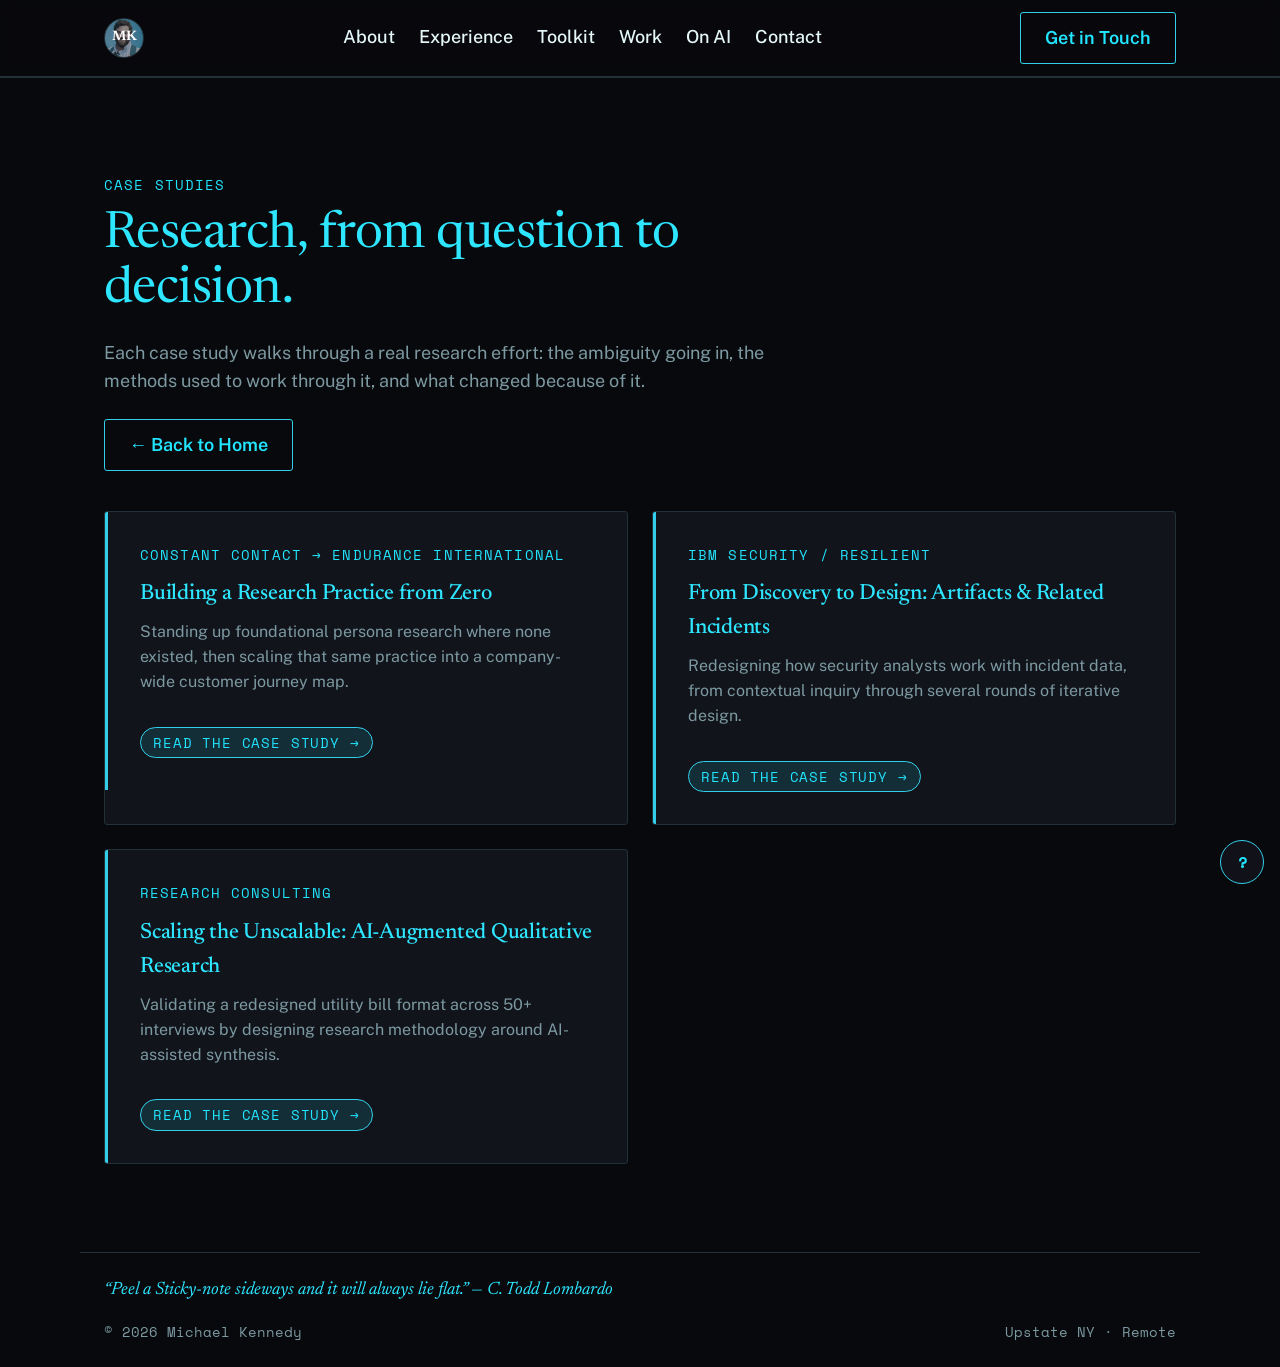
==== commit 063c054f: "Address top critique findings: hero shapes, site-banner, mobile nav From the /impeccable critique ru" ====
--- a/case-studies/index.html
+++ b/case-studies/index.html
@@ -27,6 +27,9 @@
         <a href="../ai-stance.html">On AI</a>
         <a href="../#contact">Contact</a>
       </nav>
+    <button type="button" class="nav-toggle" aria-expanded="false" aria-label="Open menu">
+      <span></span><span></span><span></span>
+    </button>
     <a class="btn btn-secondary btn-header" href="mailto:mikewkennedy@gmail.com">Get in Touch</a>
   </div>
 </header>
--- a/styles.css
+++ b/styles.css
@@ -181,6 +181,29 @@
   color: var(--teal-deep);
 }
 
+.nav-toggle {
+  display: none;
+  flex-shrink: 0;
+  width: 40px;
+  height: 40px;
+  flex-direction: column;
+  align-items: center;
+  justify-content: center;
+  gap: 4px;
+  padding: 0;
+  border: 1px solid var(--line);
+  border-radius: var(--radius);
+  background: transparent;
+  cursor: pointer;
+}
+
+.nav-toggle span {
+  display: block;
+  width: 18px;
+  height: 2px;
+  background: var(--ink);
+}
+
 /* ============================================
    Buttons
    ============================================ */
@@ -303,14 +326,8 @@
   border-radius: 62% 38% 35% 65% / 58% 32% 68% 42%;
 }
 
-.hero-photo-spiky {
-  border-radius: 0;
-  border: none;
-  clip-path: polygon(
-    18% 0%, 55% 8%, 82% 0%, 100% 22%, 92% 50%, 100% 75%,
-    78% 100%, 45% 88%, 15% 100%, 0% 68%, 8% 40%, 0% 12%
-  );
-  filter: drop-shadow(0 0 0 var(--teal)) drop-shadow(0 0 1.5px var(--teal));
+.hero-photo-blob-accent {
+  border-radius: 42% 58% 60% 40% / 48% 42% 58% 52%;
 }
 
 /* ============================================
@@ -980,6 +997,21 @@
   .toolkit-grid-4 { grid-template-columns: 1fr; }
   .testimonials-grid { grid-template-columns: 1fr; }
   .site-nav { display: none; }
+  .nav-toggle { display: flex; }
+  .site-nav.is-open {
+    display: flex;
+    flex-direction: column;
+    position: absolute;
+    top: 100%;
+    left: 0;
+    right: 0;
+    justify-content: flex-start;
+    gap: var(--cds-spacing-04);
+    background: var(--header-bg);
+    backdrop-filter: blur(8px);
+    border-bottom: 1px solid var(--line);
+    padding: var(--cds-spacing-04) var(--cds-spacing-05);
+  }
 }
 
 /* ============================================
@@ -996,21 +1028,64 @@
 /* ============================================
    Site banner (points to the "how this site was made" write-up)
    ============================================ */
+/* Collapsed to a small pill by default so its fixed position can't
+   meaningfully cover content beneath it; expands on hover, keyboard
+   focus, or tap. */
 .site-banner {
   position: fixed;
-  left: var(--cds-spacing-05);
+  right: var(--cds-spacing-05);
   bottom: var(--cds-spacing-05);
   z-index: 30;
   display: flex;
   align-items: center;
   gap: var(--cds-spacing-04);
-  max-width: 360px;
+  width: 44px;
+  height: 44px;
+  opacity: 0;
+  pointer-events: none;
+  transition: opacity var(--cds-duration-fast-02) var(--cds-easing-standard),
+              width var(--cds-duration-fast-02) var(--cds-easing-standard),
+              border-radius var(--cds-duration-fast-02) var(--cds-easing-standard);
+}
+.site-banner.is-visible {
+  opacity: 1;
+  pointer-events: auto;
+  overflow: hidden;
+  white-space: nowrap;
   background: rgba(18, 20, 27, 0.95);
   backdrop-filter: blur(8px);
   border: 1px solid var(--teal);
-  border-radius: var(--radius);
-  box-shadow: 0 0 24px rgba(34, 229, 255, 0.2);
-  padding: var(--cds-spacing-04) var(--cds-spacing-05);
+  border-radius: 999px;
+  transition: width var(--cds-duration-fast-02) var(--cds-easing-standard),
+              border-radius var(--cds-duration-fast-02) var(--cds-easing-standard);
+}
+.site-banner.is-open,
+.site-banner:hover,
+.site-banner:focus-within {
+  width: 340px;
+  max-width: calc(100vw - 2 * var(--cds-spacing-05));
+  height: auto;
+  min-height: 44px;
+  white-space: normal;
+  align-items: center;
+  border-radius: var(--radius);
+  padding: var(--cds-spacing-02) 0;
+}
+.site-banner-icon {
+  flex-shrink: 0;
+  width: 44px;
+  height: 44px;
+  display: flex;
+  align-items: center;
+  justify-content: center;
+  border: none;
+  background: transparent;
+  font-family: var(--font-mono);
+  font-weight: 700;
+  font-size: 1rem;
+  color: var(--teal-deep);
+  cursor: pointer;
+  padding: 0;
 }
 .site-banner-link {
   font-family: var(--font-mono);
@@ -1018,12 +1093,15 @@
   color: var(--ink);
   text-decoration: none;
   line-height: 1.4;
+  flex: 1;
+  min-width: 0;
 }
 .site-banner-link:hover { color: var(--teal-deep); }
 .site-banner-close {
   flex-shrink: 0;
   width: 24px;
   height: 24px;
+  margin-right: var(--cds-spacing-04);
   border-radius: 50%;
   border: 1px solid var(--line);
   background: transparent;
@@ -1036,11 +1114,3 @@
   justify-content: center;
 }
 .site-banner-close:hover { color: var(--ink); border-color: var(--teal); }
-
-@media (max-width: 672px) {
-  .site-banner {
-    left: var(--cds-spacing-04);
-    right: var(--cds-spacing-04);
-    max-width: none;
-  }
-}
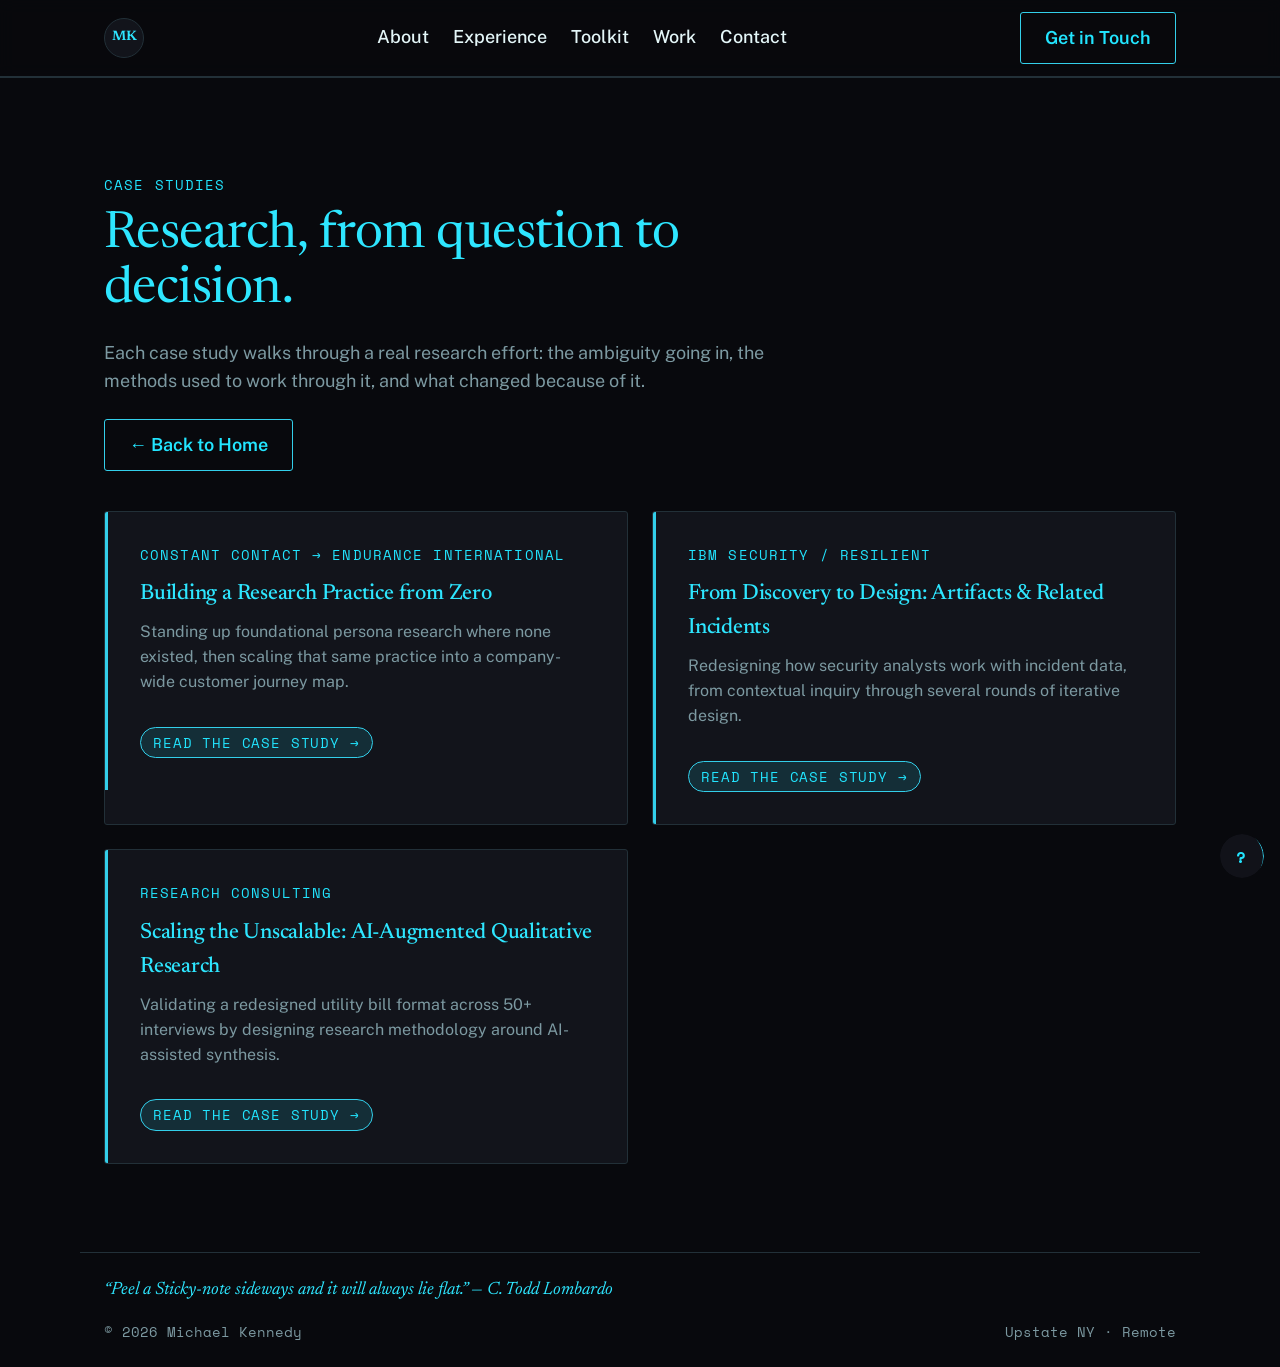
==== commit cf928a7e: "Unlink the AI stance page from the main nav Remove the "On AI" nav item from every page. ai-stance.h" ====
--- a/case-studies/index.html
+++ b/case-studies/index.html
@@ -24,7 +24,6 @@
         <a href="../#log">Experience</a>
         <a href="../#toolkit">Toolkit</a>
         <a href="../#work">Work</a>
-        <a href="../ai-stance.html">On AI</a>
         <a href="../#contact">Contact</a>
       </nav>
     <button type="button" class="nav-toggle" aria-expanded="false" aria-label="Open menu">
--- a/styles.css
+++ b/styles.css
@@ -148,15 +148,13 @@
   font-family: var(--font-display);
   font-weight: 600;
   font-size: 0.85rem;
-  color: #fff;
+  color: var(--heading);
   text-decoration: none;
   display: flex;
   align-items: center;
   justify-content: center;
   border-radius: 50%;
-  background-image: linear-gradient(rgba(10, 37, 64, 0.45), rgba(10, 37, 64, 0.45)), url('images/favicon.png');
-  background-size: cover;
-  background-position: center;
+  background: var(--paper-raised);
   border: 1px solid var(--line);
 }
 
@@ -371,6 +369,10 @@
   object-fit: cover;
   border-radius: var(--radius);
   display: block;
+}
+
+.about-copy p {
+  max-width: 70ch;
 }
 
 .credentials {
@@ -1031,45 +1033,42 @@
 /* Collapsed to a small pill by default so its fixed position can't
    meaningfully cover content beneath it; expands on hover, keyboard
    focus, or tap. */
+/* The box is always laid out at its full expanded footprint (fixed
+   width, icon pinned to the true right edge via row-reverse) so the
+   expand/collapse never animates width/height (layout-thrashing
+   properties) — only clip-path, a compositor-only property. */
 .site-banner {
   position: fixed;
   right: var(--cds-spacing-05);
   bottom: var(--cds-spacing-05);
   z-index: 30;
   display: flex;
+  flex-direction: row-reverse;
   align-items: center;
   gap: var(--cds-spacing-04);
-  width: 44px;
-  height: 44px;
+  width: 340px;
+  max-width: calc(100vw - 2 * var(--cds-spacing-05));
+  min-height: 44px;
+  padding: var(--cds-spacing-02) 0;
+  border-radius: 999px;
   opacity: 0;
   pointer-events: none;
+  clip-path: circle(22px at calc(100% - 22px) 26px);
   transition: opacity var(--cds-duration-fast-02) var(--cds-easing-standard),
-              width var(--cds-duration-fast-02) var(--cds-easing-standard),
-              border-radius var(--cds-duration-fast-02) var(--cds-easing-standard);
+              clip-path var(--cds-duration-fast-02) var(--cds-easing-standard);
 }
 .site-banner.is-visible {
   opacity: 1;
   pointer-events: auto;
   overflow: hidden;
-  white-space: nowrap;
   background: rgba(18, 20, 27, 0.95);
   backdrop-filter: blur(8px);
   border: 1px solid var(--teal);
-  border-radius: 999px;
-  transition: width var(--cds-duration-fast-02) var(--cds-easing-standard),
-              border-radius var(--cds-duration-fast-02) var(--cds-easing-standard);
 }
 .site-banner.is-open,
 .site-banner:hover,
 .site-banner:focus-within {
-  width: 340px;
-  max-width: calc(100vw - 2 * var(--cds-spacing-05));
-  height: auto;
-  min-height: 44px;
-  white-space: normal;
-  align-items: center;
-  border-radius: var(--radius);
-  padding: var(--cds-spacing-02) 0;
+  clip-path: circle(500px at calc(100% - 22px) 26px);
 }
 .site-banner-icon {
   flex-shrink: 0;
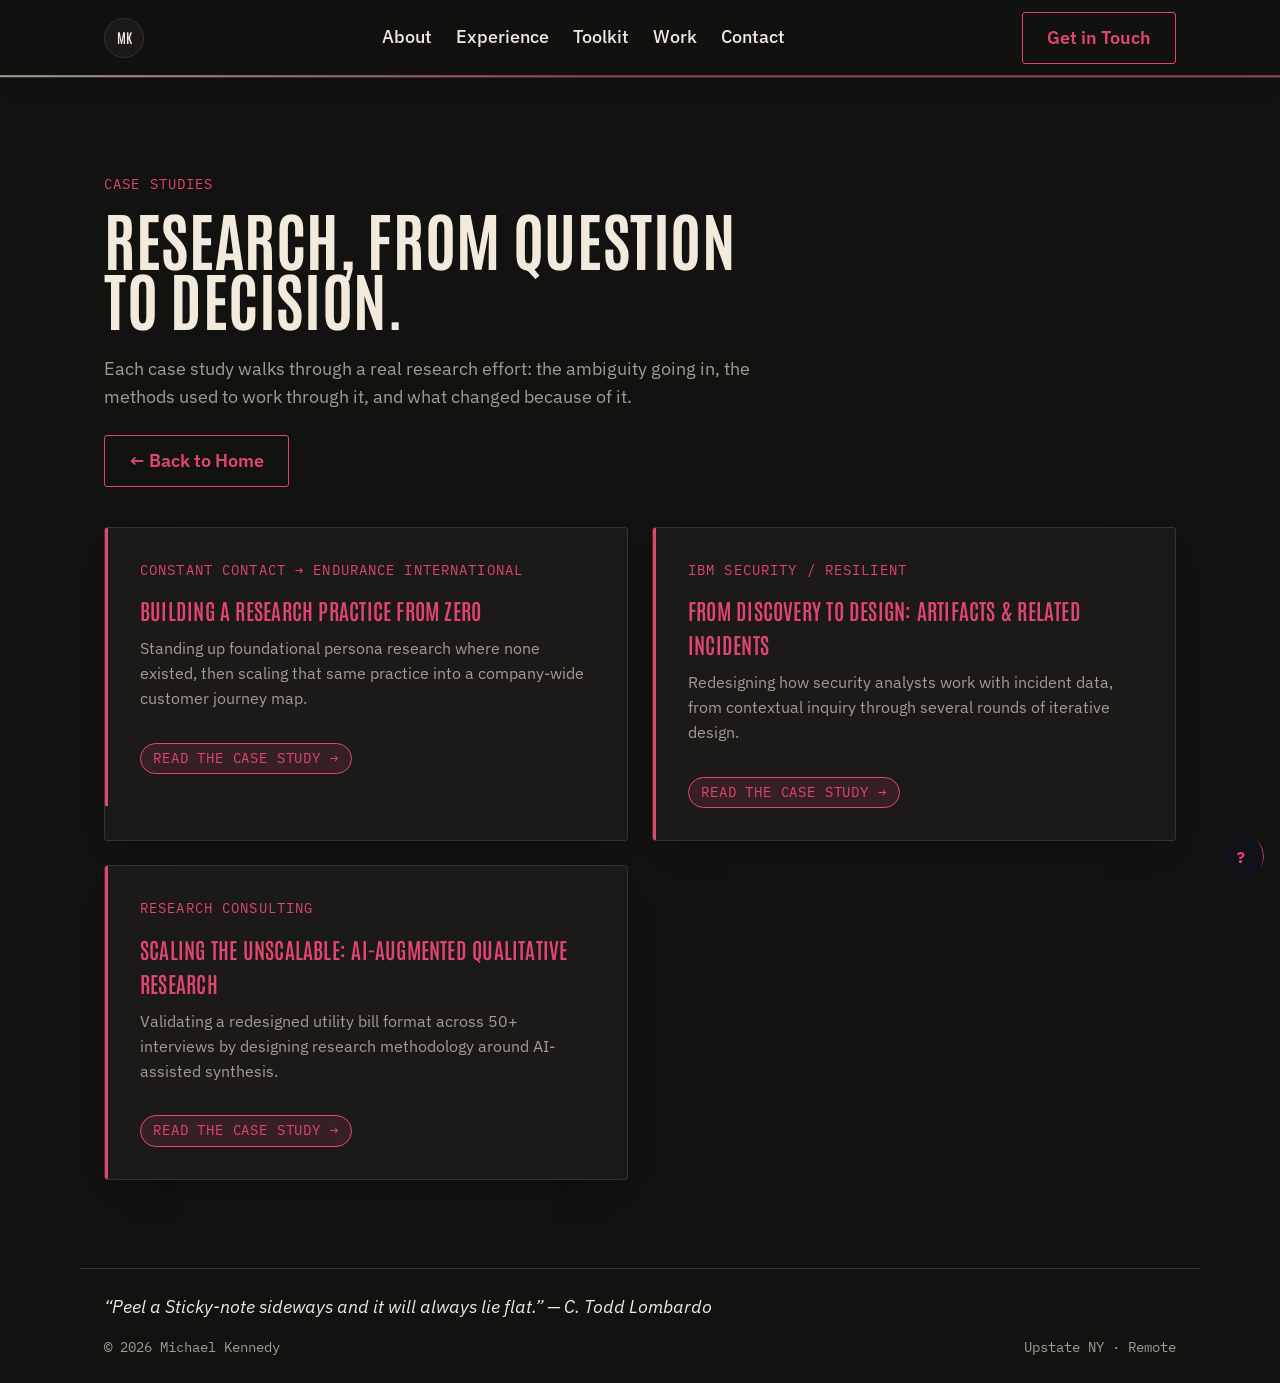
==== commit b1ee9e23: "Propose re-theme to match research-plan-proposal.vercel.app Experimental, pending site owner approva" ====
--- a/case-studies/index.html
+++ b/case-studies/index.html
@@ -1,15 +1,22 @@
 <!DOCTYPE html>
 <html lang="en">
 <head>
+<script type="text/javascript">
+    (function(c,l,a,r,i,t,y){
+        c[a]=c[a]||function(){(c[a].q=c[a].q||[]).push(arguments)};
+        t=l.createElement(r);t.async=1;t.src="https://www.clarity.ms/tag/"+i;
+        y=l.getElementsByTagName(r)[0];y.parentNode.insertBefore(t,y);
+    })(window, document, "clarity", "script", "ygneg6dxny");
+</script>
 <meta charset="UTF-8">
 <meta name="viewport" content="width=device-width, initial-scale=1.0">
 <title>Case Studies — Michael Kennedy</title>
-<meta name="description" content="UX research case studies by Michael Kennedy (MK), UX Research Leader.">
+<meta name="description" content="UX research case studies by Michael Kennedy (MK), Lead UX Researcher + AI Methodologist.">
 <link rel="icon" type="image/png" href="../images/favicon.png">
 <link rel="apple-touch-icon" href="../images/favicon.png">
 <link rel="preconnect" href="https://fonts.googleapis.com">
 <link rel="preconnect" href="https://fonts.gstatic.com" crossorigin>
-<link href="https://fonts.googleapis.com/css2?family=Newsreader:ital,opsz,wght@0,6..72,400;0,6..72,500;0,6..72,600;1,6..72,400&family=Public+Sans:wght@400;500;600&family=Space+Mono:wght@400;700&display=swap" rel="stylesheet">
+<link href="https://fonts.googleapis.com/css2?family=Antonio:wght@600;700&family=IBM+Plex+Sans:ital,wght@0,400;0,500;0,600;1,400&family=IBM+Plex+Mono:wght@400;500;700&display=swap" rel="stylesheet">
 <link rel="stylesheet" href="../styles.css">
 </head>
 <body>
--- a/styles.css
+++ b/styles.css
@@ -2,22 +2,23 @@
    Tokens
    ============================================ */
 :root {
-  --navy: #0A2540;
-  --navy-ink: #12233B;
-  --teal: #33CFEA;
-  --teal-deep: #22E5FF;
-  --teal-tint: rgba(34, 229, 255, 0.12);
-  --paper: #08090D;
-  --paper-raised: #12141B;
-  --line: #223038;
-  --ink: #E4F6F8;
-  --ink-soft: #7C99A1;
-  --heading: #2EE6FF;
-  --header-bg: rgba(8, 9, 13, 0.88);
-
-  --font-display: 'Newsreader', Georgia, serif;
-  --font-body: 'Public Sans', -apple-system, BlinkMacSystemFont, sans-serif;
-  --font-mono: 'Space Mono', 'Courier New', monospace;
+  --navy: #1B1A19;
+  --navy-ink: #121211;
+  --teal: #E2466E;
+  --teal-deep: #E2466E;
+  --teal-tint: rgba(226, 70, 110, 0.14);
+  --paper: #121211;
+  --paper-raised: #1B1A19;
+  --line: #36332F;
+  --ink: #F2EBDD;
+  --ink-soft: #A39C90;
+  --heading: #F2EBDD;
+  --accent-pop: #E2466E;
+  --header-bg: rgba(18, 18, 17, 0.88);
+
+  --font-display: 'Antonio', 'Arial Narrow', sans-serif;
+  --font-body: 'IBM Plex Sans', -apple-system, BlinkMacSystemFont, sans-serif;
+  --font-mono: 'IBM Plex Mono', 'Courier New', monospace;
 
   --wrap: 1120px;
   --radius: 3px;
@@ -84,13 +85,14 @@
   font-family: var(--font-display);
   color: var(--heading);
   margin: 0 0 0.4em;
-  font-weight: 500;
-  letter-spacing: -0.01em;
-}
-
-h1 { font-size: clamp(2.25rem, 4vw, 3.75rem); line-height: 1.08; font-weight: 400; }
-h2 { font-size: clamp(1.75rem, 2.4vw, 2.25rem); }
-h3 { font-size: var(--cds-heading-03); }
+  font-weight: 600;
+  text-transform: uppercase;
+  letter-spacing: 0.01em;
+}
+
+h1 { font-size: clamp(2.5rem, 5vw, 4.75rem); line-height: 0.95; font-weight: 700; }
+h2 { font-size: clamp(1.9rem, 2.8vw, 2.6rem); }
+h3 { font-size: var(--cds-heading-03); color: var(--accent-pop); }
 
 p { margin: 0 0 1em; color: var(--ink-soft); }
 
@@ -129,8 +131,21 @@
   top: 0;
   z-index: 20;
   background: var(--header-bg);
-  backdrop-filter: blur(8px);
+  backdrop-filter: blur(14px);
+  -webkit-backdrop-filter: blur(14px);
   border-bottom: 1px solid var(--line);
+  box-shadow: 0 1px 0 0 var(--line), 0 12px 24px -16px rgba(0, 0, 0, 0.6);
+}
+
+.site-header::after {
+  content: '';
+  position: absolute;
+  left: 0;
+  right: 0;
+  bottom: -1px;
+  height: 2px;
+  background: linear-gradient(90deg, var(--heading) 0%, var(--teal-deep) 45%, var(--accent-pop) 100%);
+  opacity: 0.55;
 }
 
 .header-inner {
@@ -253,10 +268,25 @@
    Hero
    ============================================ */
 .hero {
+  position: relative;
   padding: var(--cds-spacing-12) 0 var(--cds-spacing-10);
+  overflow: hidden;
+}
+
+.hero::before {
+  content: '';
+  position: absolute;
+  inset: 0;
+  z-index: 0;
+  background:
+    radial-gradient(ellipse 65% 60% at 12% 15%, rgba(226, 70, 110, 0.22) 0%, transparent 72%),
+    radial-gradient(ellipse 60% 55% at 88% 80%, rgba(242, 235, 221, 0.08) 0%, transparent 72%);
+  pointer-events: none;
 }
 
 .hero-inner {
+  position: relative;
+  z-index: 1;
   display: grid;
   grid-template-columns: 1.1fr 0.9fr;
   gap: var(--cds-spacing-09);
@@ -361,6 +391,7 @@
   background: linear-gradient(160deg, var(--navy) 0%, var(--teal-deep) 100%);
   border-radius: var(--radius);
   overflow: hidden;
+  box-shadow: 0 20px 40px -22px rgba(0, 0, 0, 0.7);
 }
 
 .about-portrait-img {
@@ -454,6 +485,27 @@
 .log-what h3 { margin-bottom: var(--cds-spacing-03); }
 .log-what p { margin-bottom: 0; }
 
+.log-what ul {
+  list-style: none;
+  padding: 0;
+  margin: 0;
+  display: grid;
+  gap: var(--cds-spacing-03);
+}
+.log-what li {
+  padding-left: 18px;
+  position: relative;
+}
+.log-what li::before {
+  content: '';
+  position: absolute;
+  left: 0;
+  top: 0.65em;
+  width: 8px;
+  height: 1.5px;
+  background: var(--teal);
+}
+
 .log-note {
   margin-top: var(--cds-spacing-06);
   font-size: var(--cds-body-compact-01);
@@ -512,15 +564,22 @@
   border: 1px solid var(--line);
   border-radius: var(--radius);
   overflow: hidden;
+  box-shadow: 0 16px 32px -24px rgba(0, 0, 0, 0.7);
 }
 
 a.case-card {
   display: block;
   text-decoration: none;
   color: inherit;
-  transition: border-color var(--cds-duration-fast-02) var(--cds-easing-standard);
-}
-a.case-card:hover { border-color: var(--teal); }
+  transition: border-color var(--cds-duration-fast-02) var(--cds-easing-standard),
+              transform var(--cds-duration-fast-02) var(--cds-easing-standard),
+              box-shadow var(--cds-duration-fast-02) var(--cds-easing-standard);
+}
+a.case-card:hover {
+  border-color: var(--teal);
+  transform: translateY(-3px);
+  box-shadow: 0 20px 36px -20px rgba(0, 0, 0, 0.75);
+}
 
 .case-card-body {
   padding: var(--cds-spacing-07);
@@ -548,6 +607,10 @@
 
 .toolkit-grid-4 {
   grid-template-columns: repeat(4, 1fr);
+}
+
+.toolkit-grid-5 {
+  grid-template-columns: repeat(5, 1fr);
 }
 
 .link-cta {
@@ -585,7 +648,8 @@
 
 .testimonial-card blockquote {
   margin: 0 0 var(--cds-spacing-05);
-  font-family: var(--font-display);
+  font-family: var(--font-body);
+  font-weight: 500;
   font-size: var(--cds-body-02);
   color: var(--heading);
   line-height: 1.4;
@@ -615,7 +679,7 @@
 }
 
 .footer-quote {
-  font-family: var(--font-display);
+  font-family: var(--font-body);
   font-style: italic;
   font-size: var(--cds-body-02);
   color: var(--heading);
@@ -953,7 +1017,7 @@
 .cs-decision p { margin: 0; max-width: none; }
 
 .cs-reflection {
-  font-family: var(--font-display);
+  font-family: var(--font-body);
   font-style: italic;
   font-size: var(--cds-heading-03);
   color: var(--heading);
@@ -986,6 +1050,7 @@
    ============================================ */
 @media (max-width: 1056px) {
   .toolkit-grid-4 { grid-template-columns: repeat(2, 1fr); }
+  .toolkit-grid-5 { grid-template-columns: repeat(2, 1fr); }
   .testimonials-grid { grid-template-columns: 1fr; }
 }
 
@@ -997,6 +1062,7 @@
   .log-entry { grid-template-columns: 1fr; gap: 6px; }
   .toolkit-grid { grid-template-columns: 1fr; }
   .toolkit-grid-4 { grid-template-columns: 1fr; }
+  .toolkit-grid-5 { grid-template-columns: 1fr; }
   .testimonials-grid { grid-template-columns: 1fr; }
   .site-nav { display: none; }
   .nav-toggle { display: flex; }
@@ -1018,13 +1084,25 @@
 
 /* ============================================
    Effects
-   No animated effects: heading glow, gradient blobs, scanline texture,
-   hover glitch, and the hero photo scan sweep were all tried and
-   removed in favor of a calmer, fully static surface.
+   Still no animation (no glow pulses, scanline, glitch, or scan sweep):
+   the depth below is static — gradients, shadow, a gradient border line.
    ============================================ */
 .hero-photo-main,
 .hero-photo-accent {
   border: 2px solid var(--teal);
+}
+.hero-photo-main {
+  box-shadow: 0 24px 48px -20px rgba(0, 0, 0, 0.65), 0 0 0 1px rgba(226, 70, 110, 0.14);
+}
+.hero-photo-accent {
+  box-shadow: 0 16px 32px -16px rgba(0, 0, 0, 0.6);
+}
+
+.btn-primary {
+  box-shadow: 0 8px 20px -8px rgba(226, 70, 110, 0.55);
+}
+.btn-primary:hover {
+  box-shadow: 0 10px 24px -8px rgba(226, 70, 110, 0.7);
 }
 
 /* ============================================
